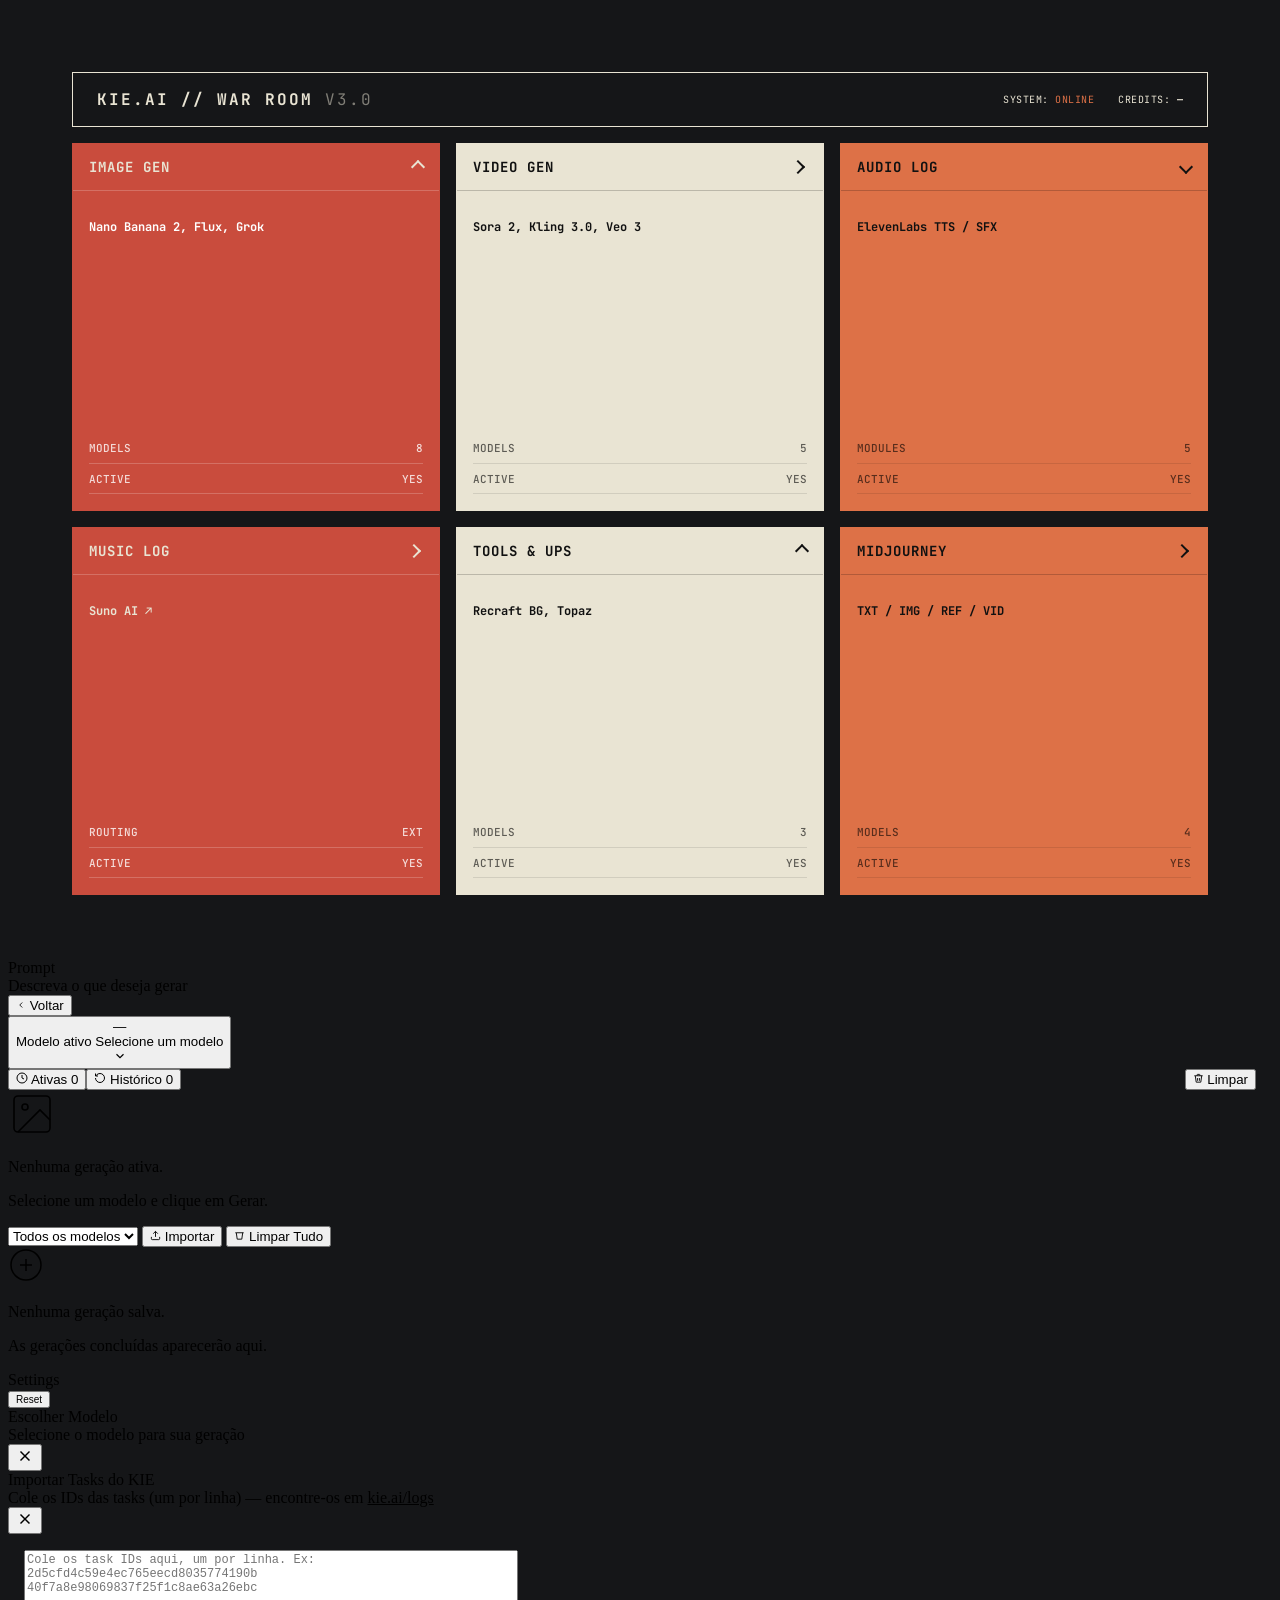
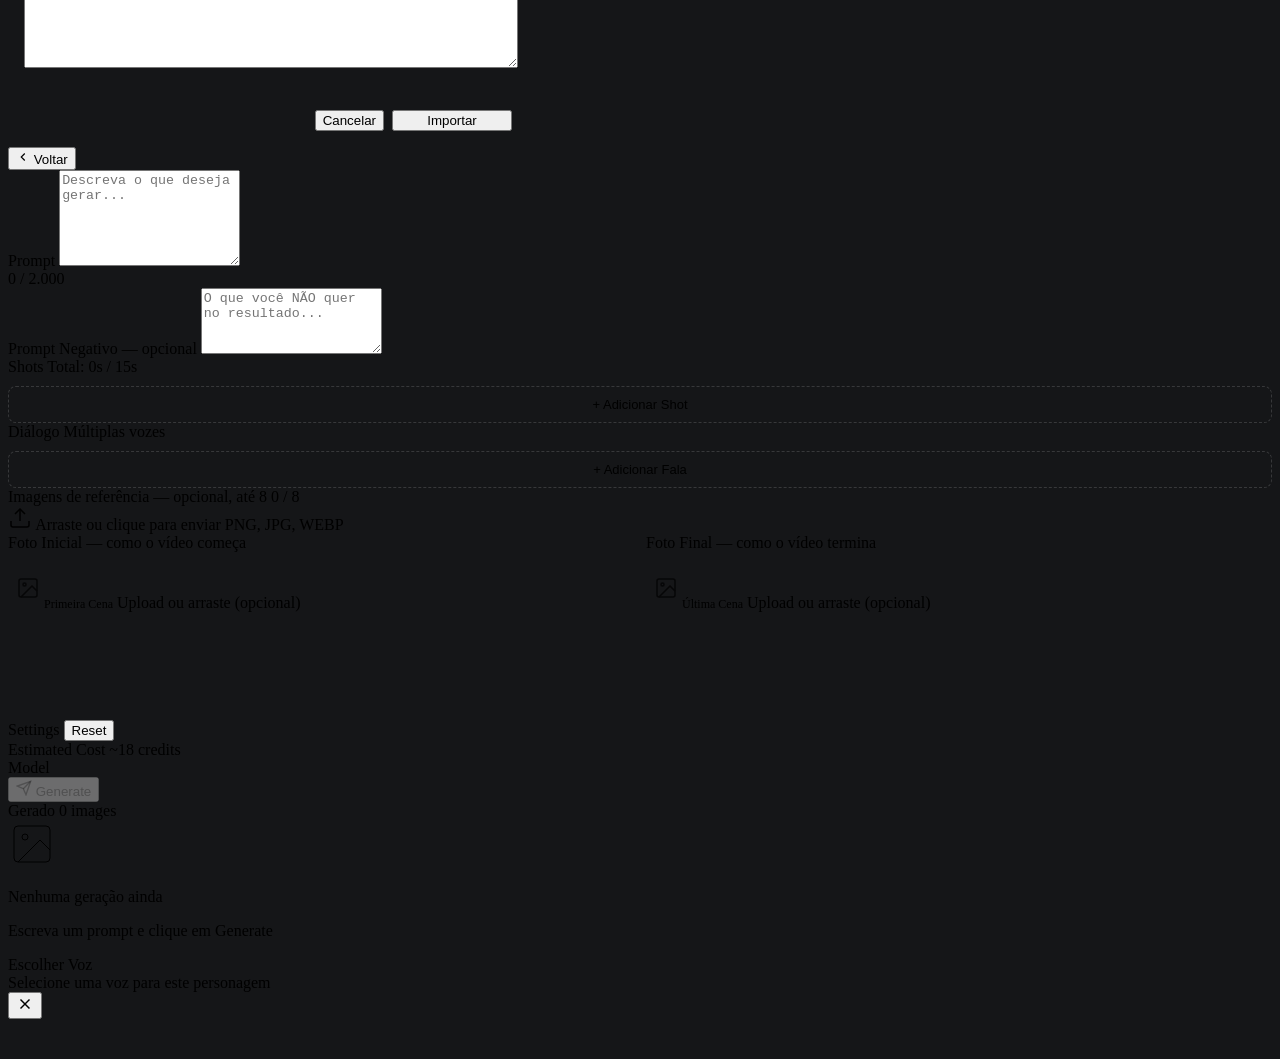
==== frontend/index_alt.html @ 586de4fc "Auto sync" ====
<!DOCTYPE html>
<html lang="pt-BR">

<head>
    <meta charset="UTF-8">
    <meta name="viewport" content="width=device-width, initial-scale=1.0">
    <title>KIE AI — War Room</title>
    <meta name="description"
        content="Interface visual para as APIs da KIE.ai — Upload, processamento AI e resultados em tempo real.">
    <link rel="preconnect" href="https://fonts.googleapis.com">
    <link rel="preconnect" href="https://fonts.gstatic.com" crossorigin>
    <link
        href="https://fonts.googleapis.com/css2?family=Inter:wght@300;400;500;600;700;900&family=JetBrains+Mono:wght@400;500;600;700&display=swap"
        rel="stylesheet">
    <link rel="stylesheet" href="/kie-ai/static/style-v2.css?v=19">

    <style>
        /* -- HUD OVERRIDES -- */
        body:has(#lobby:not(.hidden)) {
            background-color: #151618;
        }
        body:has(#lobby:not(.hidden)) #app-header {
            display: none;
        }
        
        #lobby.lobby {
            padding: 0; 
            display: flex;
            align-items: center;
            justify-content: center;
            min-height: 100vh;
        }

        .hud-wrapper {
            position: relative;
            padding: 24px;
            width: 100%;
            max-width: 1200px;
            font-family: 'JetBrains Mono', monospace;
            text-transform: uppercase;
            font-size: 10px;
            letter-spacing: 0.5px;
            margin: 40px;
        }

        /* GRID: 3 columns for regular blocks, exactly equal sized squares */
        .hud-grid {
            display: grid;
            grid-template-columns: repeat(3, 1fr);
            gap: 16px; 
            width: 100%;
        }

        /* We force the aspect ratio of the buttons so they are perfect squares like the original site */
        .hud-panel {
            aspect-ratio: 1 / 1; 
            display: flex;
            flex-direction: column;
            border: 1px solid #3b3d40;
            background: #151618;
            position: relative;
            cursor: pointer;
            outline: none;
            transition: all 0.2s ease;
            text-align: left;
            padding: 0;
            font-family: inherit;
            box-sizing: border-box;
            overflow: hidden;
        }
        
        .hud-panel:hover {
            transform: translateY(-4px);
            box-shadow: 0 10px 30px rgba(0,0,0,0.8);
            border-color: rgba(255,255,255,0.4);
        }

        .hud-red { background: #c94c3d; color: #e9e4d3; border-color: #c94c3d; }
        .hud-beige { background: #e9e4d3; color: #111111; border-color: #e9e4d3; }
        .hud-orange { background: #dd7147; color: #111111; border-color: #dd7147; }

        .p-header {
            padding: 14px 16px;
            font-weight: 700;
            font-size: 14px;
            display: flex;
            justify-content: space-between;
            align-items: center;
            border-bottom: 1px solid #3b3d40;
            letter-spacing: 1px;
            width: 100%;
            box-sizing: border-box;
        }

        .hud-red .p-header { border-bottom-color: rgba(255,255,255,0.2); }
        .hud-beige .p-header { border-bottom-color: rgba(0,0,0,0.2); }
        .hud-orange .p-header { border-bottom-color: rgba(0,0,0,0.2); }

        .p-content {
            padding: 16px;
            flex: 1;
            display: flex;
            flex-direction: column;
            gap: 8px;
            line-height: 1.4;
            color: currentColor;
            width: 100%;
            box-sizing: border-box;
            font-size: 11px;
        }
        
        .mock-text { color: rgba(255,255,255,0.5); font-weight: 500;}
        .hud-red .mock-text { color: rgba(255,255,255,0.8); }
        .hud-beige .mock-text { color: rgba(0,0,0,0.6); }
        .hud-orange .mock-text { color: rgba(0,0,0,0.6); }

        .stat-line {
            display: flex; justify-content: space-between;
            border-bottom: 1px solid rgba(255,255,255,0.1);
            padding-bottom: 6px;
            width: 100%;
        }
        .hud-beige .stat-line { border-bottom-color: rgba(0,0,0,0.1); }
        .hud-red .stat-line { border-bottom-color: rgba(255,255,255,0.2); }
        .hud-orange .stat-line { border-bottom-color: rgba(0,0,0,0.1); }

        /* The arrows mimicking the design */
        .arrow-up { display: inline-block; width: 8px; height: 8px; border-top: 2px solid currentColor; border-right: 2px solid currentColor; transform: rotate(-45deg); }
        .arrow-down { display: inline-block; width: 8px; height: 8px; border-bottom: 2px solid currentColor; border-right: 2px solid currentColor; transform: rotate(45deg); }
        .arrow-right { display: inline-block; width: 8px; height: 8px; border-top: 2px solid currentColor; border-right: 2px solid currentColor; transform: rotate(45deg); margin-right: 4px; }
        
        .huge-icon { margin-top: auto; font-size: 32px; opacity: 0.1; align-self: flex-end; }
        .hud-red .huge-icon { opacity: 0.2; }
        .hud-beige .huge-icon { opacity: 0.1; }
        .hud-orange .huge-icon { opacity: 0.1; }
        
        /* Layout overrides for header block */
        .hud-header-panel {
            grid-column: 1 / span 3;
            display: flex;
            flex-direction: row;
            justify-content: space-between;
            align-items: center;
            padding: 16px 24px;
            border: 1px solid #e9e4d3;
            color: #e9e4d3;
            margin-bottom: 16px;
        }

    </style>

</head>

<body>

    <!-- ====== HEADER ====== -->
    <header id="app-header">
        <div class="header-left">
            <div class="logo-mark"></div>
            <div class="header-divider"></div>
            <span class="logo-text">War Room</span>
            <span class="logo-sub">KIE.AI</span>
        </div>
        <div class="header-center" id="header-breadcrumb">
            <!-- Filled dynamically when entering workspace -->
        </div>
        <div class="header-right">
            <div class="credits-badge" id="btn-credits" title="Saldo de créditos">
                <svg width="13" height="13" viewBox="0 0 24 24" fill="none" stroke="currentColor" stroke-width="2">
                    <circle cx="12" cy="12" r="10" />
                    <path d="M12 6v6l4 2" />
                </svg>
                <span class="credits-label">Créditos</span>
                <span class="credits-value" id="credits-display">—</span>
            </div>
            <span class="version-tag">v3.0</span>
        </div>
    </header>

    <!-- ====== PRE-MENU / LOBBY ====== -->
    
    <section id="lobby" class="lobby">
        <div class="hud-wrapper">
            
            <div class="hud-header-panel">
                <div style="font-size: 16px; font-weight: bold; letter-spacing: 2px;">KIE.AI // WAR ROOM <span style="opacity:0.5; font-weight:normal;">v3.0</span></div>
                <div style="display:flex; gap: 24px;">
                    <div>SYSTEM: <span style="color:#dd7147;">ONLINE</span></div>
                    <div>CREDITS: <span id="hud-credits" style="color:#e9e4d3; font-weight:bold;">—</span></div>
                </div>
            </div>

            <div class="hud-grid">
                
                <!-- IMAGE -->
                <button class="hud-panel hud-red" data-lobby-cat="image" id="lobby-image">
                    <div class="p-header">IMAGE GEN <div class="arrow-up"></div></div>
                    <div class="p-content mock-text">
                        <p style="color:#fff; font-size:12px; font-weight:bold;">Nano Banana 2, Flux, Grok</p>
                        <div class="stat-line" style="margin-top:auto"><span>MODELS</span> <span>8</span></div>
                        <div class="stat-line"><span>ACTIVE</span> <span>YES</span></div>
                    </div>
                </button>

                <!-- VIDEO -->
                <button class="hud-panel hud-beige" data-lobby-cat="video" id="lobby-video">
                    <div class="p-header">VIDEO GEN <div class="arrow-right"></div></div>
                    <div class="p-content mock-text">
                        <p style="color:#111; font-size:12px; font-weight:bold;">Sora 2, Kling 3.0, Veo 3</p>
                        <div class="stat-line" style="margin-top:auto"><span>MODELS</span> <span>5</span></div>
                        <div class="stat-line"><span>ACTIVE</span> <span>YES</span></div>
                    </div>
                </button>

                <!-- AUDIO -->
                <button class="hud-panel hud-orange" data-lobby-cat="audio" id="lobby-audio">
                    <div class="p-header">AUDIO LOG <div class="arrow-down"></div></div>
                    <div class="p-content mock-text">
                        <p style="color:#111; font-size:12px; font-weight:bold;">ElevenLabs TTS / SFX</p>
                        <div class="stat-line" style="margin-top:auto"><span>MODULES</span> <span>5</span></div>
                        <div class="stat-line"><span>ACTIVE</span> <span>YES</span></div>
                    </div>
                </button>

                <!-- MUSIC -->
                <button class="hud-panel hud-red" data-lobby-cat="music" id="lobby-music">
                    <div class="p-header">MUSIC LOG <div class="arrow-right"></div></div>
                    <div class="p-content mock-text">
                        <p style="color:#e9e4d3; font-size:12px; font-weight:bold;">Suno AI ↗</p>
                        <div class="stat-line" style="margin-top:auto"><span>ROUTING</span> <span>EXT</span></div>
                        <div class="stat-line"><span>ACTIVE</span> <span>YES</span></div>
                    </div>
                </button>

                <!-- TOOLS -->
                <button class="hud-panel hud-beige" data-lobby-cat="tools" id="lobby-tools">
                    <div class="p-header">TOOLS & UPS <div class="arrow-up"></div></div>
                    <div class="p-content mock-text">
                        <p style="color:#111; font-size:12px; font-weight:bold;">Recraft BG, Topaz</p>
                        <div class="stat-line" style="margin-top:auto"><span>MODELS</span> <span>3</span></div>
                        <div class="stat-line"><span>ACTIVE</span> <span>YES</span></div>
                    </div>
                </button>

                <!-- MIDJOURNEY -->
                <button class="hud-panel hud-orange" data-lobby-cat="mj" id="lobby-mj">
                    <div class="p-header">MIDJOURNEY <div class="arrow-right"></div></div>
                    <div class="p-content mock-text">
                        <p style="color:#111; font-size:12px; font-weight:bold;">TXT / IMG / REF / VID</p>
                        <div class="stat-line" style="margin-top:auto"><span>MODELS</span> <span>4</span></div>
                        <div class="stat-line"><span>ACTIVE</span> <span>YES</span></div>
                    </div>
                </button>

            </div>
        </div>
    </section>


    <!-- ====== WORKSPACE (hidden initially) ====== -->
    <main id="app-main" class="hidden">

        <!-- ====== LEFT: PROMPT + MODEL SELECT ====== -->
        <section id="panel-prompt" class="panel">
            <div class="panel-topbar">
                <div>
                    <div class="panel-topbar-title" id="workspace-cat-label">Prompt</div>
                    <div class="panel-topbar-sub">Descreva o que deseja gerar</div>
                </div>
                <button class="btn-ghost" id="btn-back-lobby" title="Voltar ao menu">
                    <svg width="10" height="10" viewBox="0 0 24 24" fill="none" stroke="currentColor" stroke-width="2">
                        <polyline points="15 18 9 12 15 6" />
                    </svg>
                    Voltar
                </button>
            </div>

            <!-- ── Model Picker Button ── -->
            <div class="model-picker-trigger-wrap">
                <button class="model-picker-trigger" id="btn-model-picker">
                    <div class="mpt-left">
                        <div class="mpt-icon mc-purple" id="mpt-icon">—</div>
                        <div class="mpt-info">
                            <span class="mpt-label">Modelo ativo</span>
                            <span class="mpt-name" id="mpt-name">Selecione um modelo</span>
                        </div>
                    </div>
                    <div class="mpt-right">
                        <span class="mpt-cost hidden" id="mpt-cost"></span>
                        <svg class="mpt-chevron" width="14" height="14" viewBox="0 0 24 24" fill="none"
                            stroke="currentColor" stroke-width="2">
                            <polyline points="6 9 12 15 18 9" />
                        </svg>
                    </div>
                </button>
            </div>

            <div class="panel-scroll">
                <!-- V1 form elements removed — all categories now use V2 workspace -->
            </div>
        </section>

        <!-- ====== CENTER: RESULTS GALLERY ====== -->
        <section id="panel-results" class="panel">

            <div class="panel-tabs"
                style="display:flex; align-items:center; gap:0; flex-shrink:0; border-bottom:1px solid var(--border);">
                <button class="panel-tab active" data-tab="active">
                    <svg width="12" height="12" viewBox="0 0 24 24" fill="none" stroke="currentColor" stroke-width="2">
                        <circle cx="12" cy="12" r="10" />
                        <polyline points="12 6 12 12 16 14" />
                    </svg>
                    Ativas
                    <span class="panel-tab-count" id="active-count">0</span>
                </button>
                <button class="panel-tab" data-tab="history">
                    <svg width="12" height="12" viewBox="0 0 24 24" fill="none" stroke="currentColor" stroke-width="2">
                        <path d="M3 12a9 9 0 109-9 9.75 9.75 0 00-6.74 2.74L3 8" />
                        <path d="M3 3v5h5" />
                    </svg>
                    Histórico
                    <span class="panel-tab-count" id="history-count">0</span>
                </button>
                <div style="margin-left:auto; padding-right:16px; display:flex; gap:6px;">
                    <button id="btn-clear-tasks" class="btn-ghost" title="Limpar tarefas ativas">
                        <svg width="11" height="11" viewBox="0 0 24 24" fill="none" stroke="currentColor"
                            stroke-width="2">
                            <polyline points="3 6 5 6 21 6" />
                            <path d="M19 6l-2 14H7L5 6" />
                            <path d="M10 11v6M14 11v6" />
                            <path d="M9 6V4a1 1 0 011-1h4a1 1 0 011 1v2" />
                        </svg>
                        Limpar
                    </button>
                </div>
            </div>

            <!-- Active Tasks Tab -->
            <div id="tab-active" class="tab-content">
                <div id="tasks-list" class="tasks-list">
                    <div class="tasks-empty" id="tasks-empty">
                        <svg width="48" height="48" viewBox="0 0 24 24" fill="none" stroke="currentColor"
                            stroke-width="0.8">
                            <rect x="3" y="3" width="18" height="18" rx="2" />
                            <circle cx="8.5" cy="8.5" r="1.5" />
                            <path d="M21 15l-5-5L5 21" />
                        </svg>
                        <p>Nenhuma geração ativa.</p>
                        <p class="tasks-empty-hint">Selecione um modelo e clique em Gerar.</p>
                    </div>
                </div>
            </div>

            <!-- History Tab -->
            <div id="tab-history" class="tab-content hidden">
                <div class="history-toolbar">
                    <select id="history-filter-model" class="form-select history-filter-select">
                        <option value="">Todos os modelos</option>
                    </select>
                    <button id="btn-import-history" class="btn-ghost" title="Importar tasks do KIE">
                        <svg width="11" height="11" viewBox="0 0 24 24" fill="none" stroke="currentColor"
                            stroke-width="2">
                            <path d="M21 15v4a2 2 0 01-2 2H5a2 2 0 01-2-2v-4" />
                            <polyline points="17 8 12 3 7 8" />
                            <line x1="12" y1="3" x2="12" y2="15" />
                        </svg>
                        Importar
                    </button>
                    <button id="btn-clear-history" class="btn-ghost btn-danger" title="Limpar histórico">
                        <svg width="11" height="11" viewBox="0 0 24 24" fill="none" stroke="currentColor"
                            stroke-width="2">
                            <polyline points="3 6 5 6 21 6" />
                            <path d="M19 6l-2 14H7L5 6" />
                        </svg>
                        Limpar Tudo
                    </button>
                </div>
                <div id="history-gallery" class="history-gallery"></div>
                <div class="tasks-empty" id="history-empty">
                    <svg width="36" height="36" viewBox="0 0 24 24" fill="none" stroke="currentColor" stroke-width="1">
                        <circle cx="12" cy="12" r="10" />
                        <path d="M8 12h8M12 8v8" />
                    </svg>
                    <p>Nenhuma geração salva.</p>
                    <p class="tasks-empty-hint">As gerações concluídas aparecerão aqui.</p>
                </div>
            </div>

        </section>

        <!-- ====== RIGHT: SETTINGS (VEO3 ONLY) ====== -->
        <section id="panel-settings" class="panel hidden">
            <div class="panel-topbar">
                <div>
                    <div class="panel-topbar-title">Settings</div>
                </div>
                <button class="btn-ghost" id="btn-reset-settings" style="font-size: 10px;">Reset</button>
            </div>
            <div class="panel-scroll" id="panel-settings-scroll">
                <!-- Config panel will be moved here dynamically for Veo3 -->
            </div>
        </section>

    </main>

    <!-- ====== MODEL PICKER MODAL ====== -->
    <div id="modal-model-picker" class="model-picker-modal hidden">
        <div class="mpm-backdrop" id="mpm-backdrop"></div>
        <div class="mpm-panel">
            <div class="mpm-header">
                <div>
                    <div class="mpm-title">Escolher Modelo</div>
                    <div class="mpm-subtitle" id="mpm-subtitle">Selecione o modelo para sua geração</div>
                </div>
                <button class="mpm-close" id="mpm-close">
                    <svg width="18" height="18" viewBox="0 0 24 24" fill="none" stroke="currentColor" stroke-width="2">
                        <line x1="18" y1="6" x2="6" y2="18" />
                        <line x1="6" y1="6" x2="18" y2="18" />
                    </svg>
                </button>
            </div>
            <div class="mpm-grid" id="mpm-grid">
                <!-- Cards injected via app.js -->
            </div>
        </div>
    </div>

    <!-- ====== IMPORT HISTORY MODAL ====== -->
    <div id="modal-import-history" class="model-picker-modal hidden">
        <div class="mpm-backdrop" id="import-backdrop"></div>
        <div class="mpm-panel" style="max-width: 520px;">
            <div class="mpm-header">
                <div>
                    <div class="mpm-title">Importar Tasks do KIE</div>
                    <div class="mpm-subtitle">Cole os IDs das tasks (um por linha) — encontre-os em <a
                            href="https://kie.ai/logs" target="_blank" style="color:var(--accent)">kie.ai/logs</a></div>
                </div>
                <button class="mpm-close" id="import-close">
                    <svg width="18" height="18" viewBox="0 0 24 24" fill="none" stroke="currentColor" stroke-width="2">
                        <line x1="18" y1="6" x2="6" y2="18" />
                        <line x1="6" y1="6" x2="18" y2="18" />
                    </svg>
                </button>
            </div>
            <div style="padding: 16px;">
                <textarea id="import-task-ids" rows="8" class="form-textarea"
                    placeholder="Cole os task IDs aqui, um por linha. Ex:&#10;2d5cfd4c59e4ec765eecd8035774190b&#10;40f7a8e98069837f25f1c8ae63a26ebc"
                    style="width:100%;font-family:monospace;font-size:12px;resize:vertical;"></textarea>
                <div id="import-status" style="margin-top:8px;font-size:12px;color:var(--text-muted);min-height:18px;">
                </div>
                <div style="display:flex;gap:8px;justify-content:flex-end;margin-top:12px;">
                    <button id="btn-import-cancel" class="btn-ghost">Cancelar</button>
                    <button id="btn-import-submit" class="btn-primary" style="min-width:120px;">Importar</button>
                </div>
            </div>
        </div>
    </div>

    <!-- ====== HIDDEN MODEL DATA (used by JS to populate workspace) ====== -->
    <template id="tpl-models">
        <!-- IMAGE -->
        <div data-cat="image" data-model="nano-banana-2" data-name="Nano Banana 2" data-provider="Google"
            data-input="mix" data-field="image_url"
            data-icon="<svg viewBox=&quot;0 0 24 24&quot; fill=&quot;none&quot; class=&quot;brand-logo-svg&quot;><path d=&quot;M12 2C6.48 2 2 6.48 2 12s4.48 10 10 10 10-4.48 10-10S17.52 2 12 2zm-1 14.5v-9l6 4.5-6 4.5z&quot; fill=&quot;currentColor&quot;/></svg>"
            data-color="mc-yellow" data-prompt="true"
            data-desc="Modelo próprio da Kie.ai: geração com prompt, imagens de referência e controle de aspect ratio, resolução e formato.">
        </div>

        <div data-cat="image" data-model="seedream/5-lite" data-name="Seedream 5 Lite" data-provider="ByteDance"
            data-input="mix" data-field="image_urls"
            data-icon="<svg viewBox=&quot;0 0 24 24&quot; fill=&quot;none&quot; class=&quot;brand-logo-svg&quot;><path d=&quot;M19 12h-3c-1.1 0-2-.9-2-2V7c0-1.1-.9-2-2-2S10 5.9 10 7v3c0 1.1-.9 2-2 2H5c-1.1 0-2 .9-2 2s.9 2 2 2h3c1.1 0 2 .9 2 2v3c0 1.1.9 2 2 2s2-.9 2-2v-3c0-1.1.9-2 2-2h3c1.1 0 2-.9 2-2s-.9-2-2-2z&quot; fill=&quot;currentColor&quot;/></svg>"
            data-color="mc-bytedance" data-prompt="true"
            data-desc="O poderoso modelo da ByteDance para text-to-image e edição de referência (Seedream 5)."></div>


        <div data-cat="image" data-model="qwen/image-edit" data-name="Qwen Image Edit" data-provider="Qwen"
            data-input="mix" data-field="image_url"
            data-icon="<svg viewBox='0 0 24 24' fill='none' class='brand-logo-svg'><circle cx='12' cy='12' r='10' stroke='currentColor' stroke-width='2'/><path d='M12 6v6l4 4' stroke='currentColor' stroke-width='2' stroke-linecap='round'/></svg>"
            data-color="mc-qwen" data-prompt="true"
            data-desc="Edição flexível e robusta de imagens com Qwen. Envie sua referência e altere o que precisar.">
        </div>
        <div data-cat="image" data-model="google/nano-banana-edit" data-name="Nano Banana Edit" data-provider="Google"
            data-input="file" data-field="image_urls"
            data-icon="<svg viewBox=&quot;0 0 24 24&quot; fill=&quot;none&quot; class=&quot;brand-logo-svg&quot;><path d=&quot;M12 2C6.48 2 2 6.48 2 12s4.48 10 10 10 10-4.48 10-10S17.52 2 12 2zm-1 14.5v-9l6 4.5-6 4.5z&quot; fill=&quot;currentColor&quot;/></svg>"
            data-color="mc-green" data-prompt="true"
            data-desc="Edição inteligente: envie uma imagem e descreva as mudanças que deseja."></div>
        <div data-cat="image" data-model="grok-imagine/text-to-image" data-name="Grok Imagine" data-provider="Grok"
            data-input="mix" data-field="image_urls"
            data-icon="<svg viewBox=&quot;0 0 24 24&quot; fill=&quot;none&quot; class=&quot;brand-logo-svg&quot;><path d=&quot;M13.5 2L3 14h9l-1 8L22 10h-9l.5-8z&quot; fill=&quot;currentColor&quot;/></svg>"
            data-color="mc-purple" data-prompt="true"
            data-desc="Geração e edição de imagens usando o modelo nativo Grok (suporta prompt com ou sem imagem).">
        </div>
        <div data-cat="image" data-model="gpt4o-image" data-name="GPT 4o-image" data-provider="OpenAI" data-input="mix"
            data-field="filesUrl"
            data-icon="<svg viewBox=&quot;0 0 24 24&quot; fill=&quot;none&quot; class=&quot;brand-logo-svg&quot;><path d=&quot;M22 12c0-5.52-4.48-10-10-10S2 6.48 2 12s4.48 10 10 10 10-4.48 10-10zM12 4c4.41 0 8 3.59 8 8s-3.59 8-8 8-8-3.59-8-8 3.59-8 8-8z&quot; fill=&quot;currentColor&quot;/><circle cx=&quot;12&quot; cy=&quot;12&quot; r=&quot;4&quot; fill=&quot;currentColor&quot;/></svg>"
            data-color="mc-openai" data-prompt="true"
            data-desc="Geração e edição de imagens com GPT-4o: envie até 5 imagens de referência e descreva o que deseja.">
        </div>


        <!-- VID -->
        <div data-cat="video" data-model="veo3/text-to-video" data-name="Veo 3.1" data-provider="Google"
            data-input="mix" data-field="image_url"
            data-icon="<svg viewBox=&quot;0 0 24 24&quot; fill=&quot;none&quot; class=&quot;brand-logo-svg&quot;><path d=&quot;M12 2L2 7l10 5 10-5-10-5z&quot; stroke=&quot;currentColor&quot; stroke-width=&quot;1.5&quot;/><path d=&quot;M2 17l10 5 10-5&quot; stroke=&quot;currentColor&quot; stroke-width=&quot;1.5&quot;/><path d=&quot;M2 12l10 5 10-5&quot; stroke=&quot;currentColor&quot; stroke-width=&quot;1.5&quot;/></svg>"
            data-color="mc-blue" data-prompt="true"
            data-desc="O novo modelo de ponta do Google DeepMind. Ouro em consistência espacial (suporta imagem inicial).">
        </div>
        <div data-cat="video" data-model="sora-2-pro-text-to-video" data-name="Sora 2 Pro" data-provider="OpenAI"
            data-input="mix" data-field="image_urls"
            data-icon="<svg viewBox='0 0 24 24' fill='none' class='brand-logo-svg'><path d='M12 2C6.48 2 2 6.48 2 12s4.48 10 10 10 10-4.48 10-10S17.52 2 12 2zm0 18c-4.41 0-8-3.59-8-8s3.59-8 8-8 8 3.59 8 8-3.59 8-8 8z' fill='currentColor'/><circle cx='12' cy='12' r='4' fill='currentColor'/></svg>"
            data-color="mc-openai" data-prompt="true"
            data-desc="O padrão ouro da indústria: vídeos ultra-realistas com física avançada e consistência visual premium (suporta imagem inicial).">
        </div>
        <div data-cat="video" data-model="kling-3.0/video" data-name="Kling 3.0" data-provider="Kling" data-input="mix"
            data-field="image_urls"
            data-icon="<svg viewBox=&quot;0 0 24 24&quot; fill=&quot;none&quot; class=&quot;brand-logo-svg&quot;><path d=&quot;M12 2L2 22h20L12 2zm0 4.5l6.5 13h-13z&quot; fill=&quot;currentColor&quot;/></svg>"
            data-color="mc-kling" data-prompt="true"
            data-desc="Excelente para movimentos de câmera dramáticos e personagens expressivos em alta resolução (suporta imagem inicial).">
        </div>
        <div data-cat="video" data-model="wan/2-6-text-to-video" data-name="Wan 2.6" data-provider="Wan"
            data-input="mix" data-field="image_url"
            data-icon="<svg viewBox='0 0 24 24' fill='none' class='brand-logo-svg'><path d='M4 4v16h16V4H4zm14 14H6V6h12v12z' fill='currentColor'/><polygon points='10 8 16 12 10 16' fill='currentColor'/></svg>"
            data-color="mc-wan" data-prompt="true" data-desc="O poderoso Wan 2.6 Text/Image to Video e Video to Video.">
        </div>
        <div data-cat="video" data-model="grok-imagine/text-to-video" data-name="Grok Video" data-provider="xAI"
            data-input="mix" data-field="image_urls"
            data-icon="<svg viewBox=&quot;0 0 24 24&quot; fill=&quot;none&quot; class=&quot;brand-logo-svg&quot;><path d=&quot;M4 4l6 8-6 8h3l4.5-6L16 20h3l-6-8 6-8h-3l-4.5 6L7 4z&quot; fill=&quot;currentColor&quot;/></svg>"
            data-color="mc-white" data-prompt="true"
            data-desc="Geração fluida com compreensão semântica profunda, ideal para cenas conceituais e animação de imagens estáticas.">
        </div>
        <div data-cat="video" data-model="hailuo/2-3-image-to-video-pro" data-name="Hailuo 2.3 Pro"
            data-provider="Hailuo" data-input="file" data-field="image_url"
            data-icon="<svg viewBox=&quot;0 0 24 24&quot; fill=&quot;none&quot; class=&quot;brand-logo-svg&quot;><path d=&quot;M12 2c-5.52 0-10 4.48-10 10s4.48 10 10 10 10-4.48 10-10S17.52 2 12 2zm0 18c-4.41 0-8-3.59-8-8s3.59-8 8-8 8 3.59 8 8-3.59 8-8 8zm-2-11.5v7l6-3.5z&quot; fill=&quot;currentColor&quot;/></svg>"
            data-color="mc-indigo" data-prompt="true"
            data-desc="Especialista em animações complexas a partir de fotos."></div>


        <!-- AUDIO (ElevenLabs) -->
        <div data-cat="audio" data-model="elevenlabs/text-to-speech-turbo-2-5" data-name="TTS Turbo 2.5"
            data-provider="ElevenLabs" data-input="text" data-field="text"
            data-icon="<svg viewBox=&quot;0 0 24 24&quot; fill=&quot;none&quot; class=&quot;brand-logo-svg&quot;><path d=&quot;M6 10v4M10 6v12M14 8v8M18 10v4&quot; stroke=&quot;currentColor&quot; stroke-width=&quot;2&quot; stroke-linecap=&quot;round&quot;/></svg>"
            data-color="mc-teal" data-prompt="true"
            data-desc="A tecnologia de voz mais humana e expressiva do mercado."></div>
        <div data-cat="audio" data-model="elevenlabs/text-to-dialogue-v3" data-name="Dialogue V3"
            data-provider="ElevenLabs" data-input="text" data-field="dialogue"
            data-icon="<svg viewBox=&quot;0 0 24 24&quot; fill=&quot;none&quot; class=&quot;brand-logo-svg&quot;><path d=&quot;M6 10v4M10 6v12M14 8v8M18 10v4&quot; stroke=&quot;currentColor&quot; stroke-width=&quot;2&quot; stroke-linecap=&quot;round&quot;/></svg>"
            data-color="mc-teal" data-prompt="true"
            data-desc="Diálogo multi-voz com personagens distintos e vozes naturais."></div>
        <div data-cat="audio" data-model="elevenlabs/sound-effect-v2" data-name="Sound Effect V2"
            data-provider="ElevenLabs" data-input="text" data-field="text"
            data-icon="<svg viewBox=&quot;0 0 24 24&quot; fill=&quot;none&quot; class=&quot;brand-logo-svg&quot;><path d=&quot;M6 10v4M10 6v12M14 8v8M18 10v4&quot; stroke=&quot;currentColor&quot; stroke-width=&quot;2&quot; stroke-linecap=&quot;round&quot;/></svg>"
            data-color="mc-teal" data-prompt="true"
            data-desc="Efeitos sonoros ultra-realistas gerados por IA a partir de texto."></div>
        <div data-cat="audio" data-model="elevenlabs/speech-to-text" data-name="Speech to Text"
            data-provider="ElevenLabs" data-input="file" data-field="audio_url"
            data-icon="<svg viewBox=&quot;0 0 24 24&quot; fill=&quot;none&quot; class=&quot;brand-logo-svg&quot;><path d=&quot;M6 10v4M10 6v12M14 8v8M18 10v4&quot; stroke=&quot;currentColor&quot; stroke-width=&quot;2&quot; stroke-linecap=&quot;round&quot;/></svg>"
            data-color="mc-teal" data-prompt="false" data-desc="Transcrição precisa de áudio com detecção de falantes.">
        </div>
        <div data-cat="audio" data-model="elevenlabs/audio-isolation" data-name="Audio Isolation"
            data-provider="ElevenLabs" data-input="file" data-field="audio_url"
            data-icon="<svg viewBox=&quot;0 0 24 24&quot; fill=&quot;none&quot; class=&quot;brand-logo-svg&quot;><path d=&quot;M6 10v4M10 6v12M14 8v8M18 10v4&quot; stroke=&quot;currentColor&quot; stroke-width=&quot;2&quot; stroke-linecap=&quot;round&quot;/></svg>"
            data-color="mc-teal" data-prompt="false" data-desc="Isolamento e separação de voz de qualquer áudio."></div>

        <!-- MUSIC (Suno) — Consolidated -->
        <div data-cat="music" data-model="suno/generate-music" data-name="Criar Música" data-provider="Suno"
            data-input="mix" data-field="prompt"
            data-icon="<svg viewBox=&quot;0 0 24 24&quot; fill=&quot;none&quot; class=&quot;brand-logo-svg&quot;><path d=&quot;M9 18V5l12-2v13&quot; stroke=&quot;currentColor&quot; stroke-width=&quot;1.5&quot;/><circle cx=&quot;6&quot; cy=&quot;18&quot; r=&quot;3&quot; fill=&quot;currentColor&quot;/><circle cx=&quot;18&quot; cy=&quot;16&quot; r=&quot;3&quot; fill=&quot;currentColor&quot;/></svg>"
            data-color="mc-yellow" data-prompt="true"
            data-desc="Crie músicas completas com IA. Upload opcional para criar Covers."></div>







        <!-- TOOLS -->
        <div data-cat="tools" data-model="topaz/video-upscale" data-name="Video Upscale" data-provider="Topaz"
            data-input="file" data-field="video_url"
            data-icon="<svg viewBox=&quot;0 0 24 24&quot; fill=&quot;none&quot; class=&quot;brand-logo-svg&quot;><path d=&quot;M12 2l-6 10h12zM5 14l7 8 7-8z&quot; fill=&quot;currentColor&quot;/></svg>"
            data-shortcut="topaz-upscale" data-color="mc-red" data-prompt="false"
            data-desc="Restauração e aumento de resolução para vídeos legados."></div>
        <div data-cat="tools" data-model="topaz/image-upscale" data-name="Image Upscale" data-provider="Topaz"
            data-input="file" data-field="image_url"
            data-icon="<svg viewBox=&quot;0 0 24 24&quot; fill=&quot;none&quot; class=&quot;brand-logo-svg&quot;><path d=&quot;M12 2l-6 10h12zM5 14l7 8 7-8z&quot; fill=&quot;currentColor&quot;/></svg>"
            data-color="mc-teal" data-prompt="false"
            data-desc="Upscale profissional com preservação de detalhes finos."></div>
        <div data-cat="tools" data-model="recraft/crisp-upscale" data-name="Crisp Upscale" data-provider="Recraft"
            data-input="file" data-field="image"
            data-icon="<svg viewBox=&quot;0 0 24 24&quot; fill=&quot;none&quot; class=&quot;brand-logo-svg&quot;><path d=&quot;M6 6h12v12H6z&quot; stroke=&quot;currentColor&quot; stroke-width=&quot;2&quot;/><circle cx=&quot;12&quot; cy=&quot;12&quot; r=&quot;3&quot; fill=&quot;currentColor&quot;/></svg>"
            data-color="mc-blue" data-prompt="false" data-desc="Aumenta a nitidez e resolução de fotografias."></div>
        <div data-cat="tools" data-model="recraft/remove-background" data-name="Remove BG" data-provider="Recraft"
            data-input="file" data-field="image"
            data-icon="<svg viewBox=&quot;0 0 24 24&quot; fill=&quot;none&quot; class=&quot;brand-logo-svg&quot;><path d=&quot;M6 6h12v12H6z&quot; stroke=&quot;currentColor&quot; stroke-width=&quot;2&quot;/><circle cx=&quot;12&quot; cy=&quot;12&quot; r=&quot;3&quot; fill=&quot;currentColor&quot;/></svg>"
            data-shortcut="recraft-rmbg" data-color="mc-green" data-prompt="false"
            data-desc="Remoção limpa de fundos usando IA avançada."></div>

        <!-- MIDJOURNEY -->
        <div data-cat="mj" data-model="mj-txt" data-name="Text-Image" data-provider="Midjourney" data-input="mj"
            data-mj-type="mj_txt2img"
            data-icon="<svg viewBox='0 0 24 24' fill='none' class='brand-logo-svg'><path d='M12 3C10 7 6 11 4 13c2 0 5 .5 7 2V3zm0 0c2 4 6 8 8 10-2 0-5 .5-7 2V3z' stroke='currentColor' stroke-width='1.5' fill='none' stroke-linecap='round' stroke-linejoin='round'/><path d='M3 19c3-2 6-3 9-3s6 1 9 3' stroke='currentColor' stroke-width='1.5' fill='none' stroke-linecap='round'/><path d='M5 21c2.5-1 5-1.5 7-1.5s4.5.5 7 1.5' stroke='currentColor' stroke-width='1.5' fill='none' stroke-linecap='round'/></svg>"
            data-color="mc-mj" data-prompt="true" data-desc="Gera imagens ultra-artísticas a partir de texto."></div>
        <div data-cat="mj" data-model="mj-img" data-name="Image-Image" data-provider="Midjourney" data-input="mj"
            data-mj-type="mj_img2img"
            data-icon="<svg viewBox='0 0 24 24' fill='none' class='brand-logo-svg'><path d='M12 3C10 7 6 11 4 13c2 0 5 .5 7 2V3zm0 0c2 4 6 8 8 10-2 0-5 .5-7 2V3z' stroke='currentColor' stroke-width='1.5' fill='none' stroke-linecap='round' stroke-linejoin='round'/><path d='M3 19c3-2 6-3 9-3s6 1 9 3' stroke='currentColor' stroke-width='1.5' fill='none' stroke-linecap='round'/><path d='M5 21c2.5-1 5-1.5 7-1.5s4.5.5 7 1.5' stroke='currentColor' stroke-width='1.5' fill='none' stroke-linecap='round'/></svg>"
            data-color="mc-mj" data-prompt="true" data-desc="Refina e transforma uma imagem base usando referências.">
        </div>
        <div data-cat="mj" data-model="mj-video" data-name="Video" data-provider="Midjourney" data-input="mj"
            data-mj-type="mj_video"
            data-icon="<svg viewBox='0 0 24 24' fill='none' class='brand-logo-svg'><path d='M12 3C10 7 6 11 4 13c2 0 5 .5 7 2V3zm0 0c2 4 6 8 8 10-2 0-5 .5-7 2V3z' stroke='currentColor' stroke-width='1.5' fill='none' stroke-linecap='round' stroke-linejoin='round'/><path d='M3 19c3-2 6-3 9-3s6 1 9 3' stroke='currentColor' stroke-width='1.5' fill='none' stroke-linecap='round'/><path d='M5 21c2.5-1 5-1.5 7-1.5s4.5.5 7 1.5' stroke='currentColor' stroke-width='1.5' fill='none' stroke-linecap='round'/></svg>"
            data-color="mc-mj" data-prompt="true" data-desc="Gera videoclipes artísticos curtos no estilo MJ."></div>
        <div data-cat="mj" data-model="mj-ref" data-name="Style Reference" data-provider="Midjourney" data-input="mj"
            data-mj-type="mj_style_ref"
            data-icon="<svg viewBox='0 0 24 24' fill='none' class='brand-logo-svg'><path d='M12 3C10 7 6 11 4 13c2 0 5 .5 7 2V3zm0 0c2 4 6 8 8 10-2 0-5 .5-7 2V3z' stroke='currentColor' stroke-width='1.5' fill='none' stroke-linecap='round' stroke-linejoin='round'/><path d='M3 19c3-2 6-3 9-3s6 1 9 3' stroke='currentColor' stroke-width='1.5' fill='none' stroke-linecap='round'/><path d='M5 21c2.5-1 5-1.5 7-1.5s4.5.5 7 1.5' stroke='currentColor' stroke-width='1.5' fill='none' stroke-linecap='round'/></svg>"
            data-color="mc-mj" data-prompt="true" data-desc="Copia o estilo de uma imagem para outras criações."></div>
    </template>

    <!-- ====== NANO BANANA V2 — WORKSPACE OVERLAY ====== -->
    <div id="v2-workspace" class="v2-ws hidden">
        <div class="v2-ws-bg"></div>

        <!-- ── LEFT COLUMN: Prompt + Upload + Generate ── -->
        <div class="v2-ws-left">
            <div class="v2-ws-panel v2-ws-panel-left">
                <!-- Back button -->
                <button class="v2-back-btn" id="v2-btn-back">
                    <svg width="14" height="14" viewBox="0 0 24 24" fill="none" stroke="currentColor" stroke-width="2">
                        <polyline points="15 18 9 12 15 6" />
                    </svg>
                    Voltar
                </button>

                <!-- Model badge (populated dynamically by JS) -->
                <div class="v2-model-badge">
                    <div class="v2-model-badge-icon">
                        <!-- Icon injected by JS -->
                    </div>
                    <div class="v2-model-badge-info">
                        <span class="v2-model-badge-name"></span>
                        <span class="v2-model-badge-provider"></span>
                    </div>
                    <span class="v2-model-badge-tag"></span>
                </div>

                <!-- Prompt -->
                <div class="v2-form-group">
                    <label class="v2-label">Prompt</label>
                    <textarea id="v2-prompt" class="v2-textarea" placeholder="Descreva o que deseja gerar..."
                        rows="6"></textarea>
                    <div class="v2-prompt-meta">
                        <span class="v2-char-counter" id="v2-char-counter">0 / 2.000</span>
                    </div>
                </div>

                <!-- Negative Prompt (shown for models that support it) -->
                <div class="v2-form-group hidden" id="v2-group-negative-prompt">
                    <label class="v2-label">Prompt Negativo <span class="v2-label-hint">— opcional</span></label>
                    <textarea id="v2-negative-prompt" class="v2-textarea"
                        placeholder="O que você NÃO quer no resultado..." rows="2" style="min-height: 60px;"></textarea>
                </div>

                <!-- Multi-Shot Editor (Kling 3.0) -->
                <div class="v2-form-group hidden" id="v2-group-multishot">
                    <div class="v2-param-header">
                        <label class="v2-label">Shots</label>
                        <span class="v2-label-hint" id="v2-multishot-total">Total: 0s / 15s</span>
                    </div>
                    <div id="v2-multishot-list" style="display: flex; flex-direction: column; gap: 12px;"></div>
                    <button type="button" id="v2-multishot-add" class="v2-btn-secondary"
                        style="margin-top: 10px; width: 100%; padding: 10px; border: 1px dashed rgba(255,255,255,0.15); border-radius: 8px; background: transparent; color: var(--text-muted); cursor: pointer; font-size: 13px;">+
                        Adicionar Shot</button>
                </div>

                <!-- Dialogue Editor (ElevenLabs Dialogue V3) -->
                <div class="v2-form-group hidden" id="v2-group-dialogue">
                    <div class="v2-param-header">
                        <label class="v2-label">Diálogo</label>
                        <span class="v2-label-hint" id="v2-dialogue-total">Múltiplas vozes</span>
                    </div>
                    <div id="v2-dialogue-list" style="display: flex; flex-direction: column; gap: 12px;"></div>
                    <button type="button" id="v2-dialogue-add" class="v2-btn-secondary"
                        style="margin-top: 10px; width: 100%; padding: 10px; border: 1px dashed rgba(255,255,255,0.15); border-radius: 8px; background: transparent; color: var(--text-muted); cursor: pointer; font-size: 13px;">+
                        Adicionar Fala</button>
                </div>

                <!-- Upload -->
                <div class="v2-form-group hidden" id="v2-group-upload">
                    <div class="v2-label-row">
                        <label class="v2-label" id="v2-upload-label">Imagens de referência <span class="v2-label-hint">—
                                opcional, até 8</span></label>
                        <span class="v2-file-counter" id="v2-file-counter">0 / 8</span>
                    </div>
                    <div class="v2-upload-zone" id="v2-upload-zone">
                        <input type="file" id="v2-file-input" accept="image/*" multiple hidden>
                        <svg width="24" height="24" viewBox="0 0 24 24" fill="none" stroke="currentColor"
                            stroke-width="1.5">
                            <path d="M21 15v4a2 2 0 01-2 2H5a2 2 0 01-2-2v-4" />
                            <polyline points="17 8 12 3 7 8" />
                            <line x1="12" y1="3" x2="12" y2="15" />
                        </svg>
                        <span>Arraste ou clique para enviar</span>
                        <span class="v2-upload-hint">PNG, JPG, WEBP</span>
                    </div>
                    <div class="v2-files-grid" id="v2-files-grid">
                        <!-- Thumbnails injected by JS -->
                    </div>
                </div>

                <!-- Initial/Final Frame Upload (Veo 3 / Kling) -->
                <div class="v2-form-group hidden" id="v2-group-upload-frames">
                    <div class="v2-frames-container" style="display: flex; gap: 12px;">

                        <!-- Initial Frame -->
                        <div class="v2-frame-dropzone" style="flex: 1;">
                            <label class="v2-label"
                                style="display: block; margin-bottom: 8px; color: var(--accent);">Foto Inicial <span
                                    class="v2-label-hint">— como o vídeo começa</span></label>
                            <div class="v2-upload-zone" id="v2-upload-zone-initial"
                                style="padding: 16px 8px; min-height: 120px; border-color: rgba(255, 255, 255, 0.2);">
                                <input type="file" id="v2-file-input-initial" accept="image/*" hidden>
                                <svg width="24" height="24" viewBox="0 0 24 24" fill="none" stroke="currentColor"
                                    stroke-width="1.5" style="margin-bottom: 8px; opacity: 0.7;">
                                    <rect x="3" y="3" width="18" height="18" rx="2" ry="2" />
                                    <circle cx="8.5" cy="8.5" r="1.5" />
                                    <polyline points="21 15 16 10 5 21" />
                                </svg>
                                <span style="font-size: 12px; font-weight: 500;">Primeira Cena</span>
                                <span class="v2-upload-hint">Upload ou arraste (opcional)</span>
                            </div>
                            <div class="v2-files-grid" id="v2-files-grid-initial"></div>
                        </div>

                        <!-- Final Frame -->
                        <div class="v2-frame-dropzone" style="flex: 1;">
                            <label class="v2-label"
                                style="display: block; margin-bottom: 8px; color: var(--accent);">Foto Final <span
                                    class="v2-label-hint">— como o vídeo termina</span></label>
                            <div class="v2-upload-zone" id="v2-upload-zone-final"
                                style="padding: 16px 8px; min-height: 120px; border-color: rgba(255, 255, 255, 0.2);">
                                <input type="file" id="v2-file-input-final" accept="image/*" hidden>
                                <svg width="24" height="24" viewBox="0 0 24 24" fill="none" stroke="currentColor"
                                    stroke-width="1.5" style="margin-bottom: 8px; opacity: 0.7;">
                                    <rect x="3" y="3" width="18" height="18" rx="2" ry="2" />
                                    <circle cx="8.5" cy="8.5" r="1.5" />
                                    <polyline points="21 15 16 10 5 21" />
                                </svg>
                                <span style="font-size: 12px; font-weight: 500;">Última Cena</span>
                                <span class="v2-upload-hint">Upload ou arraste (opcional)</span>
                            </div>
                            <div class="v2-files-grid" id="v2-files-grid-final"></div>
                        </div>

                    </div>
                </div>


                <!-- ── Settings & Credits (Moved from right) ── -->
                <div class="v2-settings-header" style="margin-top: 8px;">
                    <span class="v2-settings-title">Settings</span>
                    <button class="v2-settings-reset" id="v2-btn-reset">Reset</button>
                </div>

                <!-- Dynamic model params (rendered by JS from MODEL_CONFIGS) -->
                <div id="v2-dynamic-params"></div>

                <!-- Credits estimate -->
                <div class="v2-credits-box">
                    <span class="v2-credits-label">Estimated Cost</span>
                    <span class="v2-credits-amount" id="v2-credits">~18 credits</span>
                </div>

                <!-- Model info (populated dynamically by JS) -->
                <div class="v2-model-info">
                    <span class="v2-model-info-label">Model</span>
                    <span class="v2-model-info-value"></span>
                </div>

                <!-- Generate button -->
                <button class="v2-generate-btn" id="v2-btn-generate" disabled>
                    <svg width="16" height="16" viewBox="0 0 24 24" fill="none" stroke="currentColor" stroke-width="2">
                        <path d="M22 2L11 13" />
                        <polygon points="22 2 15 22 11 13 2 9 22 2" />
                    </svg>
                    <span>Generate</span>
                </button>
            </div>
        </div>

        <!-- ── CENTER COLUMN: Gallery ── -->
        <div class="v2-ws-center">
            <div class="v2-gallery-header">
                <span class="v2-gallery-title" id="v2-gallery-title">Gerado</span>
                <span class="v2-gallery-count" id="v2-gallery-count">0 images</span>
            </div>
            <div class="v2-gallery" id="v2-gallery">
                <div class="v2-gallery-empty" id="v2-gallery-empty">
                    <svg width="48" height="48" viewBox="0 0 24 24" fill="none" stroke="currentColor"
                        stroke-width="0.5">
                        <rect x="3" y="3" width="18" height="18" rx="2" />
                        <circle cx="8.5" cy="8.5" r="1.5" />
                        <path d="M21 15l-5-5L5 21" />
                    </svg>
                    <p>Nenhuma geração ainda</p>
                    <p class="v2-gallery-empty-hint">Escreva um prompt e clique em Generate</p>
                </div>
            </div>
        </div>

        <!-- (Right column removed, settings moved to left) -->
    </div>

    <!-- ====== VOICE PICKER MODAL ====== -->
    <div id="modal-voice-picker" class="model-picker-modal hidden">
        <div class="mpm-backdrop" id="voice-picker-backdrop"></div>
        <div class="mpm-panel" style="max-width: 600px;">
            <div class="mpm-header">
                <div>
                    <div class="mpm-title">Escolher Voz</div>
                    <div class="mpm-subtitle">Selecione uma voz para este personagem</div>
                </div>
                <button class="mpm-close" id="voice-picker-close">
                    <svg width="18" height="18" viewBox="0 0 24 24" fill="none" stroke="currentColor" stroke-width="2">
                        <line x1="18" y1="6" x2="6" y2="18" />
                        <line x1="6" y1="6" x2="18" y2="18" />
                    </svg>
                </button>
            </div>
            <div class="voice-picker-grid" id="voice-picker-grid"
                style="display: grid; grid-template-columns: repeat(2, 1fr); gap: 12px; padding: 16px; overflow-y: auto; max-height: 400px;">
                <!-- Voices injected by JS -->
            </div>
        </div>
    </div>

    <!-- ====== TOAST ====== -->
    <div id="toast-container" class="toast-container"></div>

    <script src="/socket.io/socket.io.js"></script>
    <script src="/kie-ai/static/app.js?v=38"></script>

    <script>
        // Proxy credits text
        setInterval(() => {
            const og = document.getElementById('credits-display');
            const hud = document.getElementById('hud-credits');
            if (og && hud) hud.textContent = og.textContent;
        }, 1000);
    </script>

</body>

</html>
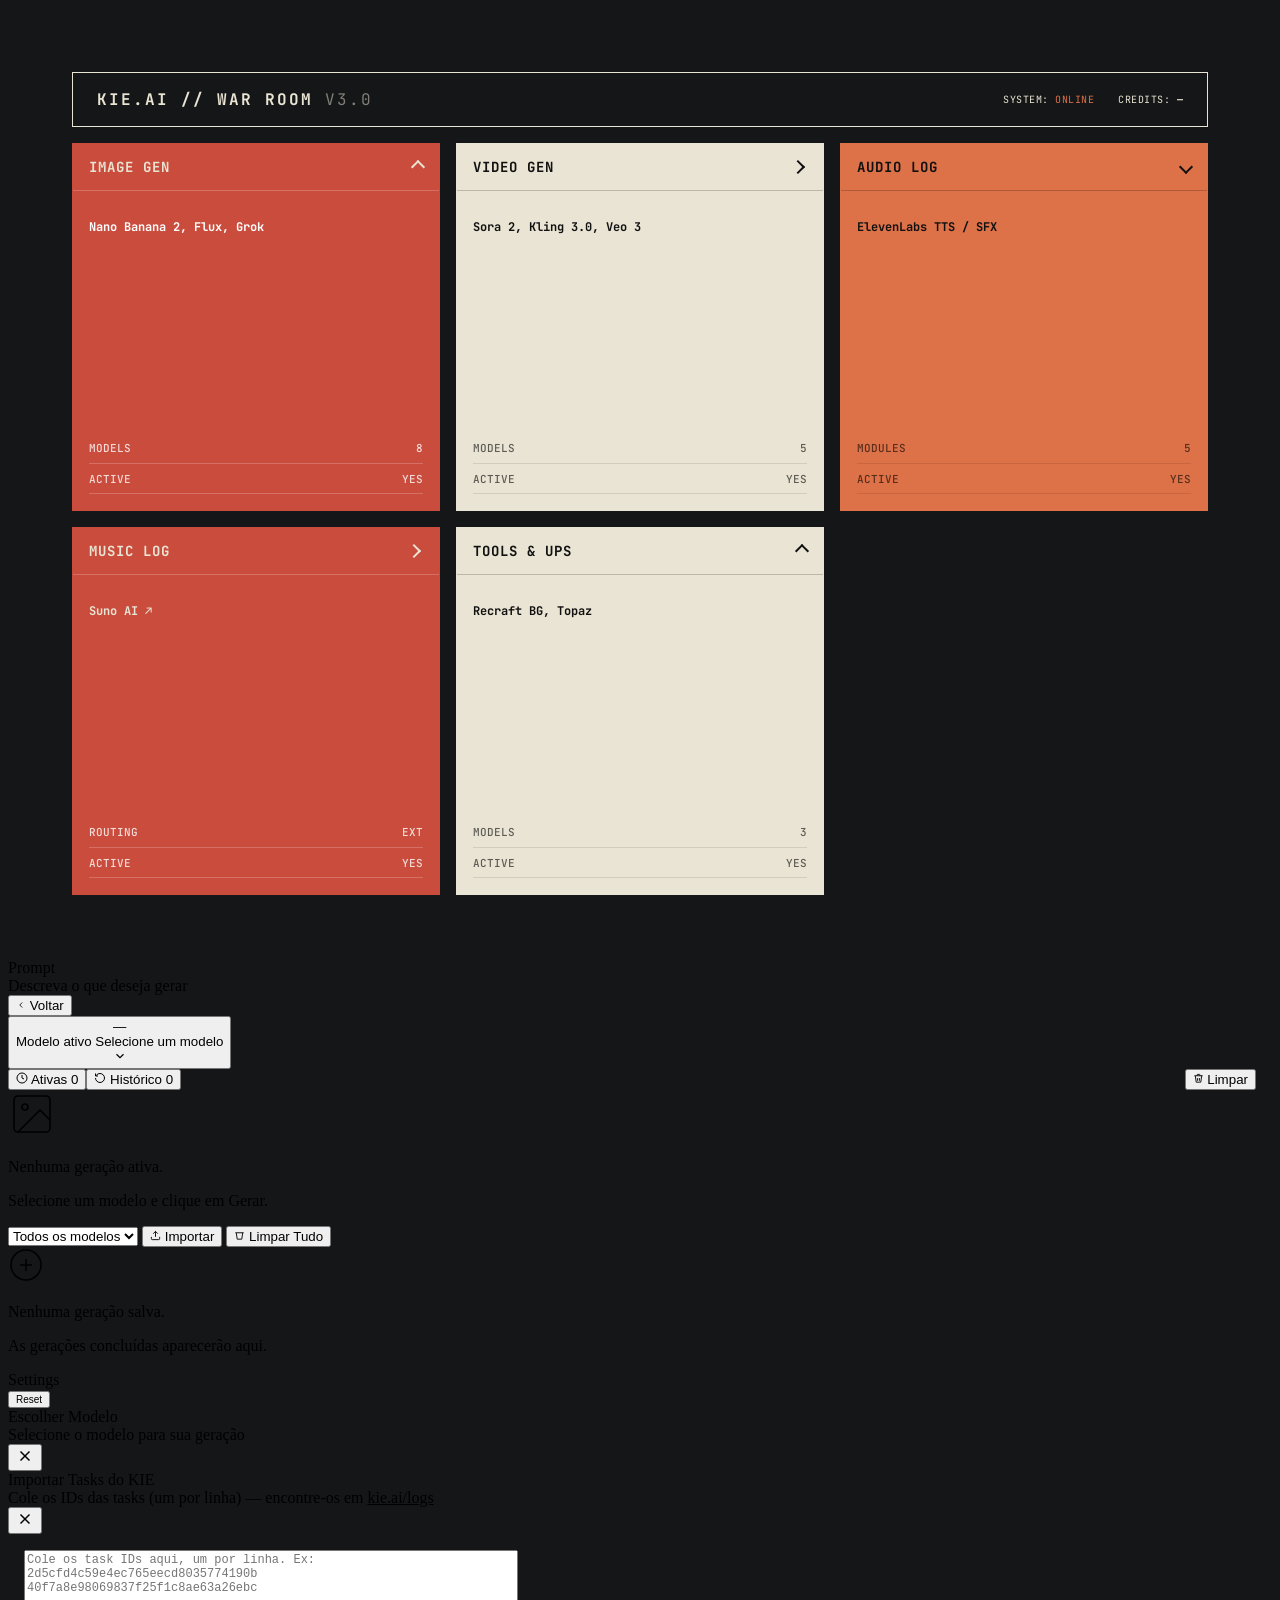
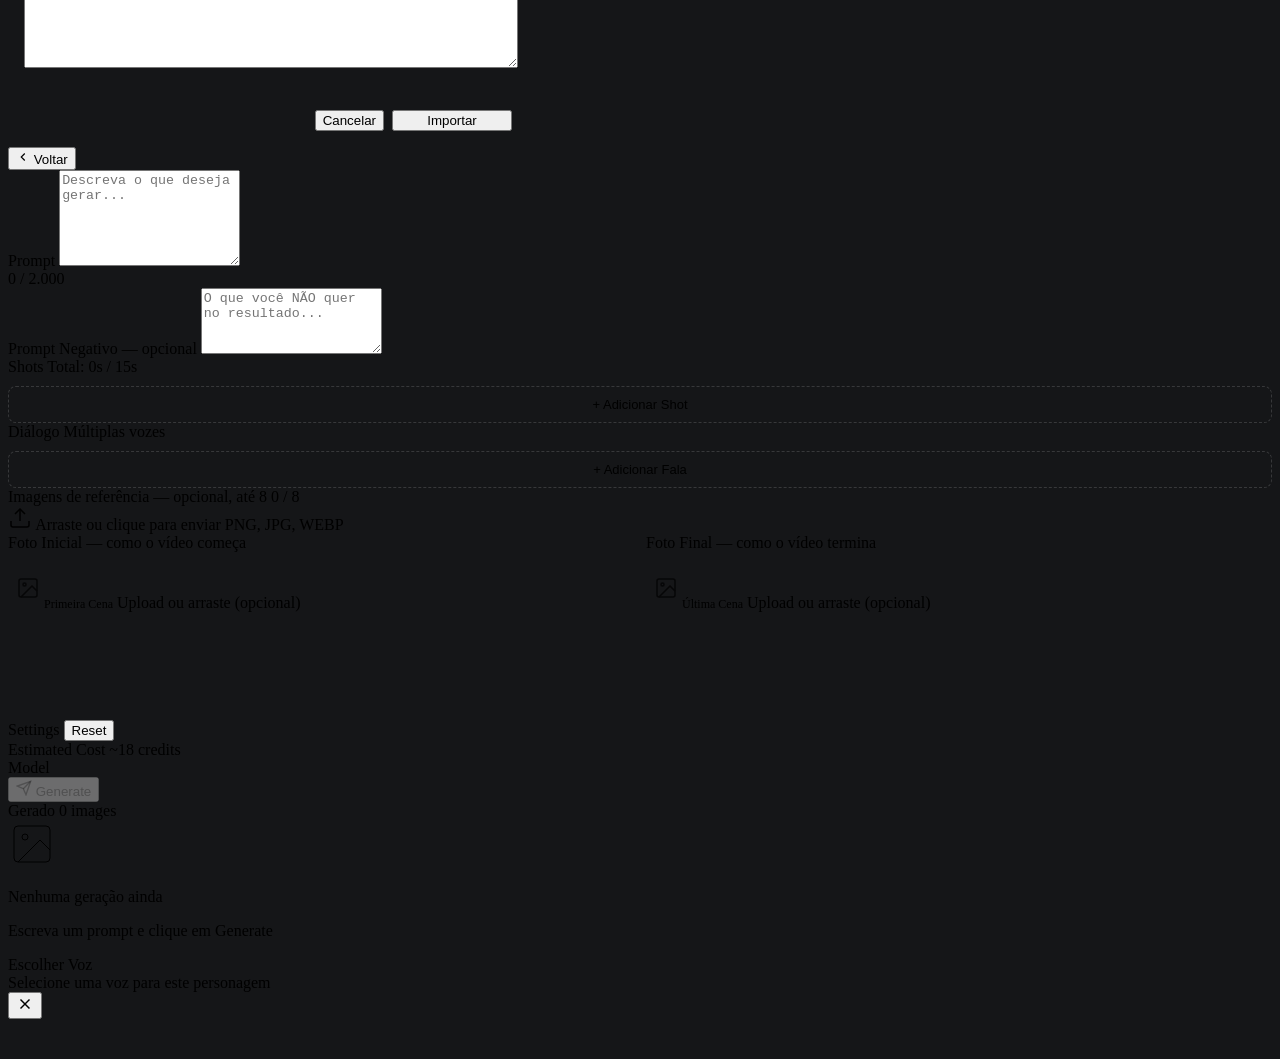
==== commit 800a0553: "remove: Midjourney (MJ) integration from frontend and backend Remove all Midjourney-related code inc" ====
--- a/frontend/index_alt.html
+++ b/frontend/index_alt.html
@@ -242,15 +242,6 @@
                     </div>
                 </button>
 
-                <!-- MIDJOURNEY -->
-                <button class="hud-panel hud-orange" data-lobby-cat="mj" id="lobby-mj">
-                    <div class="p-header">MIDJOURNEY <div class="arrow-right"></div></div>
-                    <div class="p-content mock-text">
-                        <p style="color:#111; font-size:12px; font-weight:bold;">TXT / IMG / REF / VID</p>
-                        <div class="stat-line" style="margin-top:auto"><span>MODELS</span> <span>4</span></div>
-                        <div class="stat-line"><span>ACTIVE</span> <span>YES</span></div>
-                    </div>
-                </button>
 
             </div>
         </div>
@@ -594,25 +585,6 @@
             data-icon="<svg viewBox=&quot;0 0 24 24&quot; fill=&quot;none&quot; class=&quot;brand-logo-svg&quot;><path d=&quot;M6 6h12v12H6z&quot; stroke=&quot;currentColor&quot; stroke-width=&quot;2&quot;/><circle cx=&quot;12&quot; cy=&quot;12&quot; r=&quot;3&quot; fill=&quot;currentColor&quot;/></svg>"
             data-shortcut="recraft-rmbg" data-color="mc-green" data-prompt="false"
             data-desc="Remoção limpa de fundos usando IA avançada."></div>
-
-        <!-- MIDJOURNEY -->
-        <div data-cat="mj" data-model="mj-txt" data-name="Text-Image" data-provider="Midjourney" data-input="mj"
-            data-mj-type="mj_txt2img"
-            data-icon="<svg viewBox='0 0 24 24' fill='none' class='brand-logo-svg'><path d='M12 3C10 7 6 11 4 13c2 0 5 .5 7 2V3zm0 0c2 4 6 8 8 10-2 0-5 .5-7 2V3z' stroke='currentColor' stroke-width='1.5' fill='none' stroke-linecap='round' stroke-linejoin='round'/><path d='M3 19c3-2 6-3 9-3s6 1 9 3' stroke='currentColor' stroke-width='1.5' fill='none' stroke-linecap='round'/><path d='M5 21c2.5-1 5-1.5 7-1.5s4.5.5 7 1.5' stroke='currentColor' stroke-width='1.5' fill='none' stroke-linecap='round'/></svg>"
-            data-color="mc-mj" data-prompt="true" data-desc="Gera imagens ultra-artísticas a partir de texto."></div>
-        <div data-cat="mj" data-model="mj-img" data-name="Image-Image" data-provider="Midjourney" data-input="mj"
-            data-mj-type="mj_img2img"
-            data-icon="<svg viewBox='0 0 24 24' fill='none' class='brand-logo-svg'><path d='M12 3C10 7 6 11 4 13c2 0 5 .5 7 2V3zm0 0c2 4 6 8 8 10-2 0-5 .5-7 2V3z' stroke='currentColor' stroke-width='1.5' fill='none' stroke-linecap='round' stroke-linejoin='round'/><path d='M3 19c3-2 6-3 9-3s6 1 9 3' stroke='currentColor' stroke-width='1.5' fill='none' stroke-linecap='round'/><path d='M5 21c2.5-1 5-1.5 7-1.5s4.5.5 7 1.5' stroke='currentColor' stroke-width='1.5' fill='none' stroke-linecap='round'/></svg>"
-            data-color="mc-mj" data-prompt="true" data-desc="Refina e transforma uma imagem base usando referências.">
-        </div>
-        <div data-cat="mj" data-model="mj-video" data-name="Video" data-provider="Midjourney" data-input="mj"
-            data-mj-type="mj_video"
-            data-icon="<svg viewBox='0 0 24 24' fill='none' class='brand-logo-svg'><path d='M12 3C10 7 6 11 4 13c2 0 5 .5 7 2V3zm0 0c2 4 6 8 8 10-2 0-5 .5-7 2V3z' stroke='currentColor' stroke-width='1.5' fill='none' stroke-linecap='round' stroke-linejoin='round'/><path d='M3 19c3-2 6-3 9-3s6 1 9 3' stroke='currentColor' stroke-width='1.5' fill='none' stroke-linecap='round'/><path d='M5 21c2.5-1 5-1.5 7-1.5s4.5.5 7 1.5' stroke='currentColor' stroke-width='1.5' fill='none' stroke-linecap='round'/></svg>"
-            data-color="mc-mj" data-prompt="true" data-desc="Gera videoclipes artísticos curtos no estilo MJ."></div>
-        <div data-cat="mj" data-model="mj-ref" data-name="Style Reference" data-provider="Midjourney" data-input="mj"
-            data-mj-type="mj_style_ref"
-            data-icon="<svg viewBox='0 0 24 24' fill='none' class='brand-logo-svg'><path d='M12 3C10 7 6 11 4 13c2 0 5 .5 7 2V3zm0 0c2 4 6 8 8 10-2 0-5 .5-7 2V3z' stroke='currentColor' stroke-width='1.5' fill='none' stroke-linecap='round' stroke-linejoin='round'/><path d='M3 19c3-2 6-3 9-3s6 1 9 3' stroke='currentColor' stroke-width='1.5' fill='none' stroke-linecap='round'/><path d='M5 21c2.5-1 5-1.5 7-1.5s4.5.5 7 1.5' stroke='currentColor' stroke-width='1.5' fill='none' stroke-linecap='round'/></svg>"
-            data-color="mc-mj" data-prompt="true" data-desc="Copia o estilo de uma imagem para outras criações."></div>
     </template>
 
     <!-- ====== NANO BANANA V2 — WORKSPACE OVERLAY ====== -->
